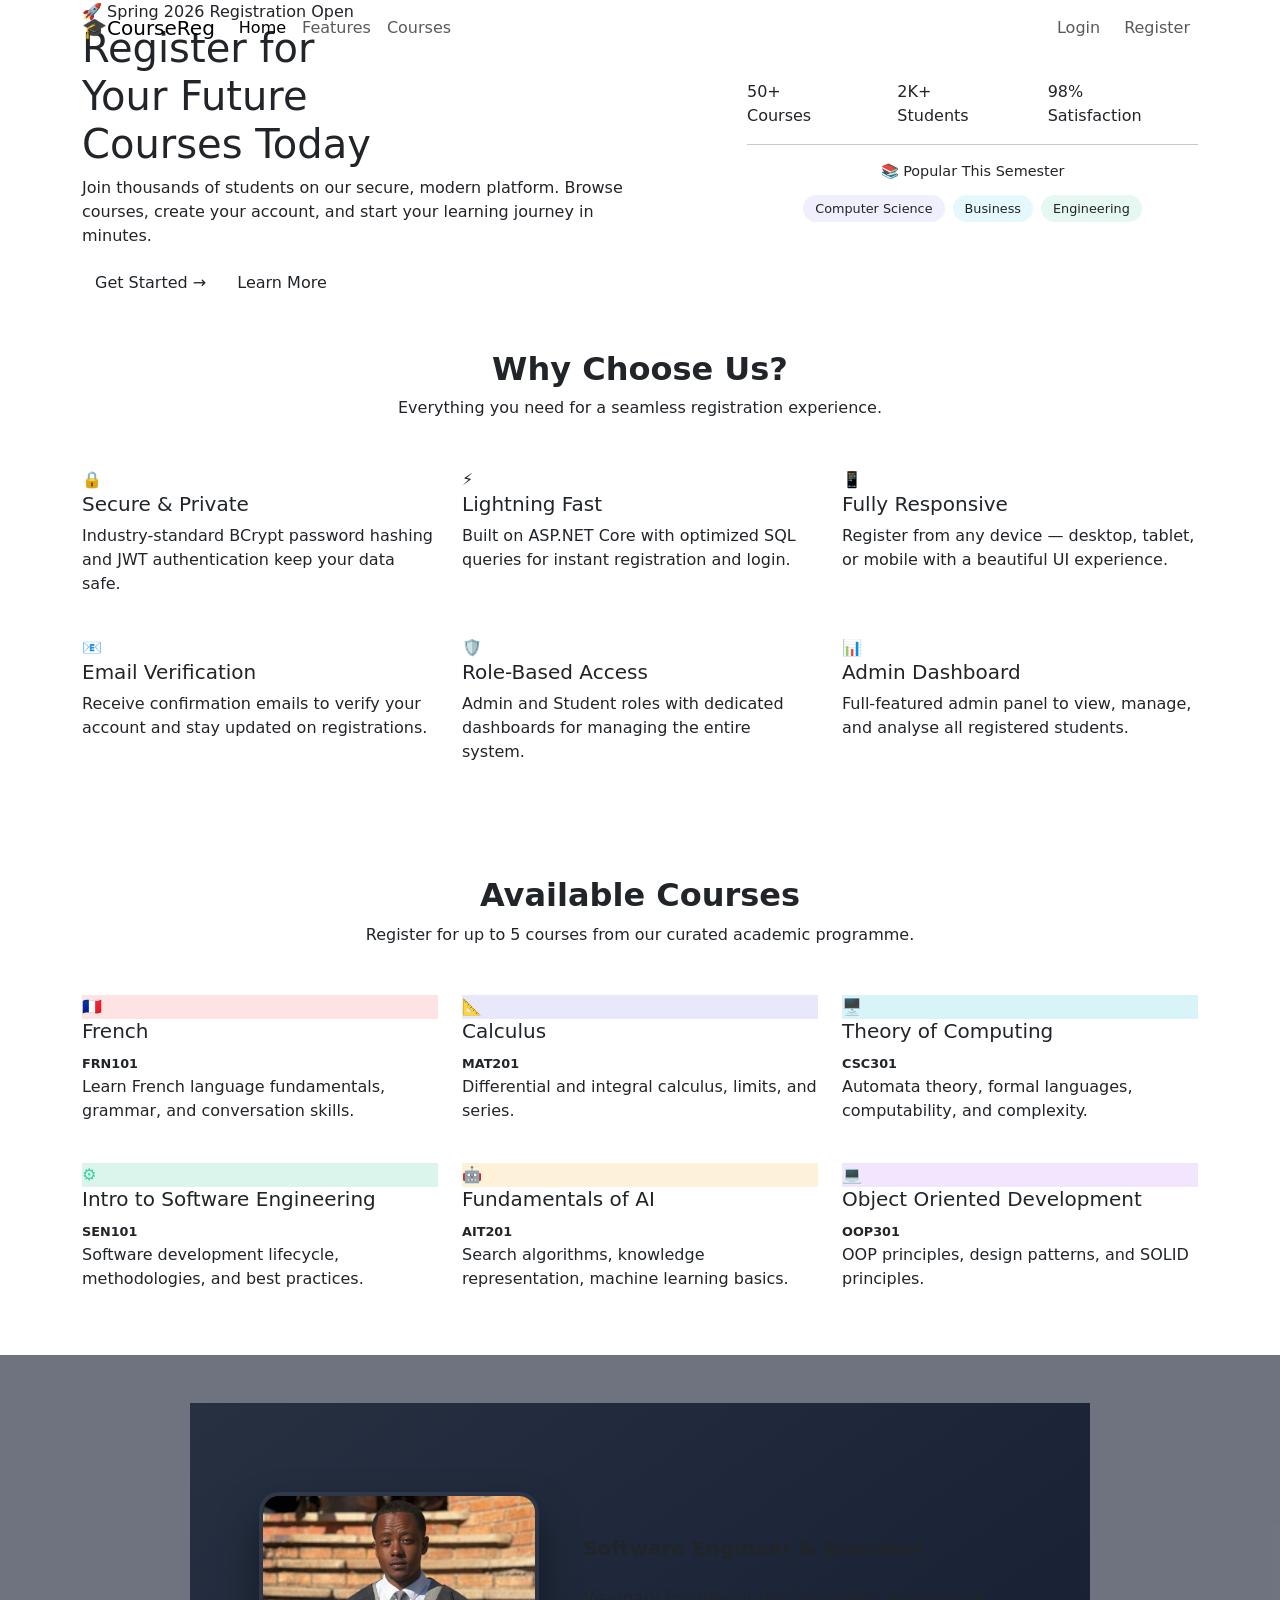
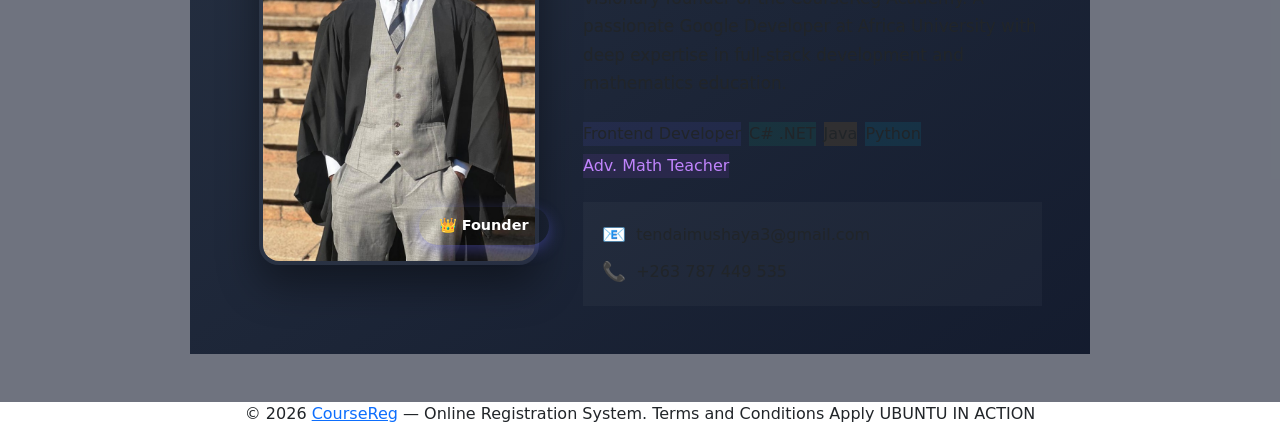
==== wwwroot/index.html @ ac873749 "Initial commit of Python project" ====
<!DOCTYPE html>
<html lang="en">

<head>
    <meta charset="UTF-8">
    <meta name="viewport" content="width=device-width, initial-scale=1.0">
    <meta name="description"
        content="Online Registration System - Register for courses easily with our modern, secure platform.">
    <title>Online Registration System | Home</title>
    <link href="https://cdn.jsdelivr.net/npm/bootstrap@5.3.2/dist/css/bootstrap.min.css" rel="stylesheet">
    <link rel="stylesheet" href="/css/style.css">
</head>

<body>
    <div class="bg-animation"></div>

    <!-- Navbar -->
    <nav class="navbar navbar-expand-lg navbar-custom fixed-top">
        <div class="container">
            <a class="navbar-brand" href="/">
                <span class="brand-icon">🎓</span>CourseReg
            </a>
            <button class="navbar-toggler border-0" type="button" data-bs-toggle="collapse" data-bs-target="#navbarNav">
                <span class="navbar-toggler-icon"></span>
            </button>
            <div class="collapse navbar-collapse" id="navbarNav">
                <ul class="navbar-nav me-auto">
                    <li class="nav-item"><a class="nav-link active" href="/">Home</a></li>
                    <li class="nav-item"><a class="nav-link" href="#features">Features</a></li>
                    <li class="nav-item"><a class="nav-link" href="#courses">Courses</a></li>
                </ul>
                <ul class="navbar-nav" id="navAuth">
                    <li class="nav-item"><a class="nav-link" href="/login.html">Login</a></li>
                    <li class="nav-item"><a class="nav-link btn-nav ms-2" href="/register.html">Register</a></li>
                </ul>
            </div>
        </div>
    </nav>

    <!-- Hero Section -->
    <section class="hero-section">
        <div class="container">
            <div class="row align-items-center">
                <div class="col-lg-6">
                    <div class="hero-badge">
                        <span>🚀</span> Spring 2026 Registration Open
                    </div>
                    <h1 class="hero-title">
                        Register for<br>
                        <span class="gradient-text">Your Future</span><br>
                        Courses Today
                    </h1>
                    <p class="hero-subtitle">
                        Join thousands of students on our secure, modern platform. Browse courses,
                        create your account, and start your learning journey in minutes.
                    </p>
                    <div class="hero-buttons">
                        <a href="/register.html" class="btn btn-primary-custom">
                            Get Started →
                        </a>
                        <a href="#features" class="btn btn-outline-custom">
                            Learn More
                        </a>
                    </div>
                </div>
                <div class="col-lg-5 offset-lg-1 d-none d-lg-block">
                    <div class="hero-visual">
                        <div class="hero-card">
                            <div class="row g-0">
                                <div class="col-4 stat-item">
                                    <div class="stat-number">50+</div>
                                    <div class="stat-label">Courses</div>
                                </div>
                                <div class="col-4 stat-item">
                                    <div class="stat-number">2K+</div>
                                    <div class="stat-label">Students</div>
                                </div>
                                <div class="col-4 stat-item">
                                    <div class="stat-number">98%</div>
                                    <div class="stat-label">Satisfaction</div>
                                </div>
                            </div>
                            <hr style="border-color: var(--border-color); margin: 1rem 0;">
                            <div style="text-align: center; color: var(--text-secondary); font-size: 0.9rem;">
                                <div style="margin-bottom: 0.8rem;">📚 Popular This Semester</div>
                                <div style="display: flex; gap: 0.5rem; justify-content: center; flex-wrap: wrap;">
                                    <span
                                        style="background: rgba(99,102,241,0.1); padding: 4px 12px; border-radius: 20px; font-size: 0.8rem; color: var(--primary-light);">Computer
                                        Science</span>
                                    <span
                                        style="background: rgba(6,182,212,0.1); padding: 4px 12px; border-radius: 20px; font-size: 0.8rem; color: var(--accent);">Business</span>
                                    <span
                                        style="background: rgba(16,185,129,0.1); padding: 4px 12px; border-radius: 20px; font-size: 0.8rem; color: var(--success);">Engineering</span>
                                </div>
                            </div>
                        </div>
                    </div>
                </div>
            </div>
        </div>
    </section>

    <!-- Features Section -->
    <section id="features" class="py-5">
        <div class="container">
            <div class="text-center mb-5 fade-in">
                <h2 style="font-weight: 800; font-size: 2rem; margin-bottom: 0.5rem;">Why Choose Us?</h2>
                <p style="color: var(--text-secondary); max-width: 500px; margin: 0 auto;">Everything you need for a
                    seamless registration experience.</p>
            </div>
            <div class="row g-4">
                <div class="col-md-4">
                    <div class="glass-card feature-card">
                        <div class="feature-icon">🔒</div>
                        <h5>Secure & Private</h5>
                        <p>Industry-standard BCrypt password hashing and JWT authentication keep your data safe.</p>
                    </div>
                </div>
                <div class="col-md-4">
                    <div class="glass-card feature-card">
                        <div class="feature-icon">⚡</div>
                        <h5>Lightning Fast</h5>
                        <p>Built on ASP.NET Core with optimized SQL queries for instant registration and login.</p>
                    </div>
                </div>
                <div class="col-md-4">
                    <div class="glass-card feature-card">
                        <div class="feature-icon">📱</div>
                        <h5>Fully Responsive</h5>
                        <p>Register from any device — desktop, tablet, or mobile with a beautiful UI experience.</p>
                    </div>
                </div>
                <div class="col-md-4">
                    <div class="glass-card feature-card">
                        <div class="feature-icon">📧</div>
                        <h5>Email Verification</h5>
                        <p>Receive confirmation emails to verify your account and stay updated on registrations.</p>
                    </div>
                </div>
                <div class="col-md-4">
                    <div class="glass-card feature-card">
                        <div class="feature-icon">🛡️</div>
                        <h5>Role-Based Access</h5>
                        <p>Admin and Student roles with dedicated dashboards for managing the entire system.</p>
                    </div>
                </div>
                <div class="col-md-4">
                    <div class="glass-card feature-card">
                        <div class="feature-icon">📊</div>
                        <h5>Admin Dashboard</h5>
                        <p>Full-featured admin panel to view, manage, and analyse all registered students.</p>
                    </div>
                </div>
            </div>
        </div>
    </section>

    <!-- Courses Section -->
    <section id="courses" class="py-5">
        <div class="container">
            <div class="text-center mb-5 fade-in">
                <h2 style="font-weight: 800; font-size: 2rem; margin-bottom: 0.5rem;">Available Courses</h2>
                <p style="color: var(--text-secondary);">Register for up to 5 courses from our curated academic
                    programme.</p>
            </div>
            <div class="row g-4 justify-content-center">
                <div class="col-md-4">
                    <div class="glass-card feature-card">
                        <div class="feature-icon" style="background: rgba(239,68,68,0.15); color: #f87171;">🇫🇷</div>
                        <h5>French</h5>
                        <span style="color: var(--primary-light); font-size: 0.8rem; font-weight: 600;">FRN101</span>
                        <p>Learn French language fundamentals, grammar, and conversation skills.</p>
                    </div>
                </div>
                <div class="col-md-4">
                    <div class="glass-card feature-card">
                        <div class="feature-icon" style="background: rgba(99,102,241,0.15); color: #818cf8;">📐</div>
                        <h5>Calculus</h5>
                        <span style="color: var(--primary-light); font-size: 0.8rem; font-weight: 600;">MAT201</span>
                        <p>Differential and integral calculus, limits, and series.</p>
                    </div>
                </div>
                <div class="col-md-4">
                    <div class="glass-card feature-card">
                        <div class="feature-icon" style="background: rgba(6,182,212,0.15); color: #22d3ee;">🖥️</div>
                        <h5>Theory of Computing</h5>
                        <span style="color: var(--primary-light); font-size: 0.8rem; font-weight: 600;">CSC301</span>
                        <p>Automata theory, formal languages, computability, and complexity.</p>
                    </div>
                </div>
                <div class="col-md-4">
                    <div class="glass-card feature-card">
                        <div class="feature-icon" style="background: rgba(16,185,129,0.15); color: #34d399;">⚙️</div>
                        <h5>Intro to Software Engineering</h5>
                        <span style="color: var(--primary-light); font-size: 0.8rem; font-weight: 600;">SEN101</span>
                        <p>Software development lifecycle, methodologies, and best practices.</p>
                    </div>
                </div>
                <div class="col-md-4">
                    <div class="glass-card feature-card">
                        <div class="feature-icon" style="background: rgba(245,158,11,0.15); color: #fbbf24;">🤖</div>
                        <h5>Fundamentals of AI</h5>
                        <span style="color: var(--primary-light); font-size: 0.8rem; font-weight: 600;">AIT201</span>
                        <p>Search algorithms, knowledge representation, machine learning basics.</p>
                    </div>
                </div>
                <div class="col-md-4">
                    <div class="glass-card feature-card">
                        <div class="feature-icon" style="background: rgba(168,85,247,0.15); color: #c084fc;">💻</div>
                        <h5>Object Oriented Development</h5>
                        <span style="color: var(--primary-light); font-size: 0.8rem; font-weight: 600;">OOP301</span>
                        <p>OOP principles, design patterns, and SOLID principles.</p>
                    </div>
                </div>
            </div>
        </div>
    </section>

    </section>

    <!-- Founder Profile Section -->
    <section id="founder" class="py-5"
        style="background: rgba(15, 23, 42, 0.6); border-top: 1px solid var(--glass-border);">
        <div class="container">
            <div class="glass-card fade-in"
                style="max-width: 900px; margin: 0 auto; padding: 3rem; background: linear-gradient(145deg, rgba(30, 41, 59, 0.9), rgba(15, 23, 42, 0.95));">
                <div class="row align-items-center">
                    <div class="col-md-5 text-center mb-4 mb-md-0">
                        <div class="founder-img-container" style="position: relative; display: inline-block;">
                            <!-- Placeholder image until user uploads real one -->
                            <img src="images/founder.jpg" alt="Tendai Mushayapokuvaka"
                                style="width: 100%; max-width: 280px; border-radius: 20px; border: 4px solid rgba(255,255,255,0.05); box-shadow: 0 20px 40px rgba(0,0,0,0.4); transition: transform 0.3s ease; object-fit: cover; aspect-ratio: 3/4;">
                            <div
                                style="position: absolute; bottom: 20px; right: -10px; background: var(--gradient-1); padding: 8px 20px; border-radius: 30px; font-weight: 700; font-size: 0.9rem; box-shadow: 0 5px 15px rgba(99, 102, 241, 0.4); color: white;">
                                👑 Founder
                            </div>
                        </div>
                    </div>
                    <div class="col-md-7">
                        <h2
                            style="font-weight: 800; margin-bottom: 0.5rem; background: var(--gradient-2); background-clip: text; -webkit-background-clip: text; -webkit-text-fill-color: transparent;">
                            Tendai Mushayapokuvaka</h2>
                        <h5 style="color: var(--primary-light); margin-bottom: 1.5rem; font-weight: 600;">Software
                            Engineer & Educator</h5>

                        <p
                            style="color: var(--text-secondary); margin-bottom: 1.5rem; line-height: 1.7; font-size: 1.05rem;">
                            Visionary founder of the CourseReg Academy. A passionate Google Developer at Africa
                            University with deep expertise in full-stack development and mathematics education.
                        </p>

                        <div class="skills-container mb-4" style="display: flex; flex-wrap: wrap; gap: 8px;">
                            <span class="badge-role"
                                style="background: rgba(99,102,241,0.1); color: var(--primary-light);">Frontend
                                Developer</span>
                            <span class="badge-role" style="background: rgba(16,185,129,0.1); color: var(--success);">C#
                                .NET</span>
                            <span class="badge-role"
                                style="background: rgba(245,158,11,0.1); color: var(--warning);">Java</span>
                            <span class="badge-role"
                                style="background: rgba(6,182,212,0.1); color: var(--accent);">Python</span>
                            <span class="badge-role" style="background: rgba(168,85,247,0.1); color: #c084fc;">Adv. Math
                                Teacher</span>
                        </div>

                        <div class="contact-info"
                            style="background: rgba(255,255,255,0.03); padding: 1.2rem; border-radius: var(--radius-sm); border: 1px solid var(--glass-border);">
                            <div style="margin-bottom: 0.5rem; display: flex; align-items: center; gap: 10px;">
                                <span style="font-size: 1.2rem;">📧</span>
                                <a href="mailto:tendaimushaya3@gmail.com"
                                    style="color: var(--text-primary); text-decoration: none; transition: color 0.2s;">tendaimushaya3@gmail.com</a>
                            </div>
                            <div style="display: flex; align-items: center; gap: 10px;">
                                <span style="font-size: 1.2rem;">📞</span>
                                <a href="tel:+263787449535"
                                    style="color: var(--text-primary); text-decoration: none; transition: color 0.2s;">+263
                                    787 449 535</a>
                            </div>
                        </div>
                    </div>
                </div>
            </div>
        </div>
    </section>

    <!-- Footer -->
    <footer class="footer-custom">
        <div class="container text-center">
            <p>© 2026 <a href="/">CourseReg</a> — Online Registration System. Terms and Conditions Apply UBUNTU IN
                ACTION</p>
        </div>
    </footer>

    <script src="https://cdn.jsdelivr.net/npm/bootstrap@5.3.2/dist/js/bootstrap.bundle.min.js"></script>
    <script src="/js/api.js"></script>
</body>

</html>
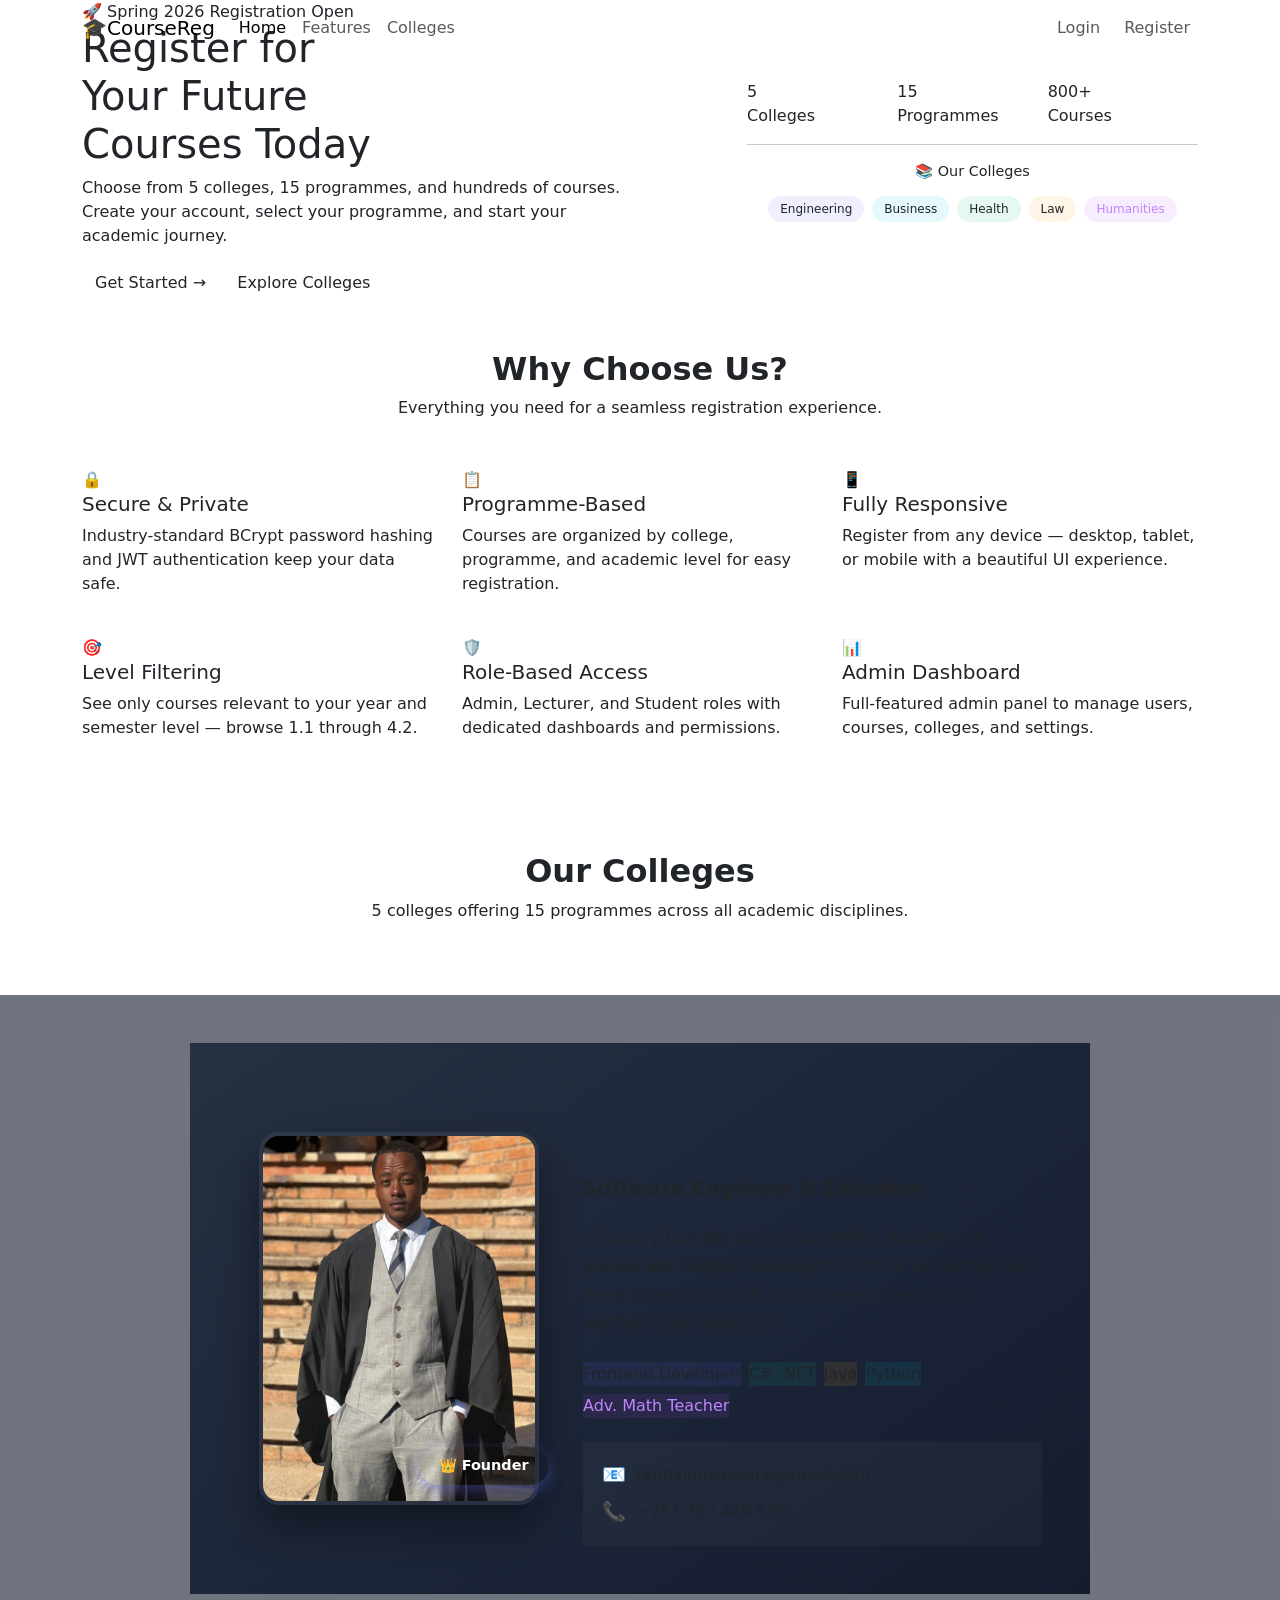
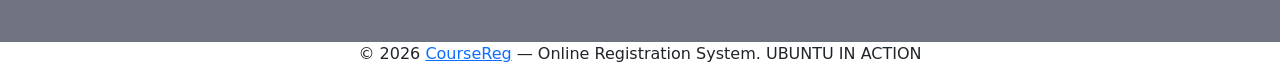
==== commit 149d1bbf: "feat: Add programme-based course registration with 5 colleges, 15 programmes, and ~840 courses - Add" ====
--- a/wwwroot/index.html
+++ b/wwwroot/index.html
@@ -27,7 +27,7 @@
                 <ul class="navbar-nav me-auto">
                     <li class="nav-item"><a class="nav-link active" href="/">Home</a></li>
                     <li class="nav-item"><a class="nav-link" href="#features">Features</a></li>
-                    <li class="nav-item"><a class="nav-link" href="#courses">Courses</a></li>
+                    <li class="nav-item"><a class="nav-link" href="#colleges">Colleges</a></li>
                 </ul>
                 <ul class="navbar-nav" id="navAuth">
                     <li class="nav-item"><a class="nav-link" href="/login.html">Login</a></li>
@@ -51,15 +51,15 @@
                         Courses Today
                     </h1>
                     <p class="hero-subtitle">
-                        Join thousands of students on our secure, modern platform. Browse courses,
-                        create your account, and start your learning journey in minutes.
+                        Choose from 5 colleges, 15 programmes, and hundreds of courses.
+                        Create your account, select your programme, and start your academic journey.
                     </p>
                     <div class="hero-buttons">
                         <a href="/register.html" class="btn btn-primary-custom">
                             Get Started →
                         </a>
-                        <a href="#features" class="btn btn-outline-custom">
-                            Learn More
+                        <a href="#colleges" class="btn btn-outline-custom">
+                            Explore Colleges
                         </a>
                     </div>
                 </div>
@@ -68,29 +68,27 @@
                         <div class="hero-card">
                             <div class="row g-0">
                                 <div class="col-4 stat-item">
-                                    <div class="stat-number">50+</div>
+                                    <div class="stat-number">5</div>
+                                    <div class="stat-label">Colleges</div>
+                                </div>
+                                <div class="col-4 stat-item">
+                                    <div class="stat-number">15</div>
+                                    <div class="stat-label">Programmes</div>
+                                </div>
+                                <div class="col-4 stat-item">
+                                    <div class="stat-number">800+</div>
                                     <div class="stat-label">Courses</div>
-                                </div>
-                                <div class="col-4 stat-item">
-                                    <div class="stat-number">2K+</div>
-                                    <div class="stat-label">Students</div>
-                                </div>
-                                <div class="col-4 stat-item">
-                                    <div class="stat-number">98%</div>
-                                    <div class="stat-label">Satisfaction</div>
                                 </div>
                             </div>
                             <hr style="border-color: var(--border-color); margin: 1rem 0;">
                             <div style="text-align: center; color: var(--text-secondary); font-size: 0.9rem;">
-                                <div style="margin-bottom: 0.8rem;">📚 Popular This Semester</div>
+                                <div style="margin-bottom: 0.8rem;">📚 Our Colleges</div>
                                 <div style="display: flex; gap: 0.5rem; justify-content: center; flex-wrap: wrap;">
-                                    <span
-                                        style="background: rgba(99,102,241,0.1); padding: 4px 12px; border-radius: 20px; font-size: 0.8rem; color: var(--primary-light);">Computer
-                                        Science</span>
-                                    <span
-                                        style="background: rgba(6,182,212,0.1); padding: 4px 12px; border-radius: 20px; font-size: 0.8rem; color: var(--accent);">Business</span>
-                                    <span
-                                        style="background: rgba(16,185,129,0.1); padding: 4px 12px; border-radius: 20px; font-size: 0.8rem; color: var(--success);">Engineering</span>
+                                    <span style="background: rgba(99,102,241,0.1); padding: 4px 12px; border-radius: 20px; font-size: 0.75rem; color: var(--primary-light);">Engineering</span>
+                                    <span style="background: rgba(6,182,212,0.1); padding: 4px 12px; border-radius: 20px; font-size: 0.75rem; color: var(--accent);">Business</span>
+                                    <span style="background: rgba(16,185,129,0.1); padding: 4px 12px; border-radius: 20px; font-size: 0.75rem; color: var(--success);">Health</span>
+                                    <span style="background: rgba(245,158,11,0.1); padding: 4px 12px; border-radius: 20px; font-size: 0.75rem; color: var(--warning);">Law</span>
+                                    <span style="background: rgba(168,85,247,0.1); padding: 4px 12px; border-radius: 20px; font-size: 0.75rem; color: #c084fc;">Humanities</span>
                                 </div>
                             </div>
                         </div>
@@ -118,9 +116,9 @@
                 </div>
                 <div class="col-md-4">
                     <div class="glass-card feature-card">
-                        <div class="feature-icon">⚡</div>
-                        <h5>Lightning Fast</h5>
-                        <p>Built on ASP.NET Core with optimized SQL queries for instant registration and login.</p>
+                        <div class="feature-icon">📋</div>
+                        <h5>Programme-Based</h5>
+                        <p>Courses are organized by college, programme, and academic level for easy registration.</p>
                     </div>
                 </div>
                 <div class="col-md-4">
@@ -132,90 +130,40 @@
                 </div>
                 <div class="col-md-4">
                     <div class="glass-card feature-card">
-                        <div class="feature-icon">📧</div>
-                        <h5>Email Verification</h5>
-                        <p>Receive confirmation emails to verify your account and stay updated on registrations.</p>
+                        <div class="feature-icon">🎯</div>
+                        <h5>Level Filtering</h5>
+                        <p>See only courses relevant to your year and semester level — browse 1.1 through 4.2.</p>
                     </div>
                 </div>
                 <div class="col-md-4">
                     <div class="glass-card feature-card">
                         <div class="feature-icon">🛡️</div>
                         <h5>Role-Based Access</h5>
-                        <p>Admin and Student roles with dedicated dashboards for managing the entire system.</p>
+                        <p>Admin, Lecturer, and Student roles with dedicated dashboards and permissions.</p>
                     </div>
                 </div>
                 <div class="col-md-4">
                     <div class="glass-card feature-card">
                         <div class="feature-icon">📊</div>
                         <h5>Admin Dashboard</h5>
-                        <p>Full-featured admin panel to view, manage, and analyse all registered students.</p>
-                    </div>
-                </div>
-            </div>
-        </div>
-    </section>
-
-    <!-- Courses Section -->
-    <section id="courses" class="py-5">
+                        <p>Full-featured admin panel to manage users, courses, colleges, and settings.</p>
+                    </div>
+                </div>
+            </div>
+        </div>
+    </section>
+
+    <!-- Colleges Section -->
+    <section id="colleges" class="py-5">
         <div class="container">
             <div class="text-center mb-5 fade-in">
-                <h2 style="font-weight: 800; font-size: 2rem; margin-bottom: 0.5rem;">Available Courses</h2>
-                <p style="color: var(--text-secondary);">Register for up to 5 courses from our curated academic
-                    programme.</p>
-            </div>
-            <div class="row g-4 justify-content-center">
-                <div class="col-md-4">
-                    <div class="glass-card feature-card">
-                        <div class="feature-icon" style="background: rgba(239,68,68,0.15); color: #f87171;">🇫🇷</div>
-                        <h5>French</h5>
-                        <span style="color: var(--primary-light); font-size: 0.8rem; font-weight: 600;">FRN101</span>
-                        <p>Learn French language fundamentals, grammar, and conversation skills.</p>
-                    </div>
-                </div>
-                <div class="col-md-4">
-                    <div class="glass-card feature-card">
-                        <div class="feature-icon" style="background: rgba(99,102,241,0.15); color: #818cf8;">📐</div>
-                        <h5>Calculus</h5>
-                        <span style="color: var(--primary-light); font-size: 0.8rem; font-weight: 600;">MAT201</span>
-                        <p>Differential and integral calculus, limits, and series.</p>
-                    </div>
-                </div>
-                <div class="col-md-4">
-                    <div class="glass-card feature-card">
-                        <div class="feature-icon" style="background: rgba(6,182,212,0.15); color: #22d3ee;">🖥️</div>
-                        <h5>Theory of Computing</h5>
-                        <span style="color: var(--primary-light); font-size: 0.8rem; font-weight: 600;">CSC301</span>
-                        <p>Automata theory, formal languages, computability, and complexity.</p>
-                    </div>
-                </div>
-                <div class="col-md-4">
-                    <div class="glass-card feature-card">
-                        <div class="feature-icon" style="background: rgba(16,185,129,0.15); color: #34d399;">⚙️</div>
-                        <h5>Intro to Software Engineering</h5>
-                        <span style="color: var(--primary-light); font-size: 0.8rem; font-weight: 600;">SEN101</span>
-                        <p>Software development lifecycle, methodologies, and best practices.</p>
-                    </div>
-                </div>
-                <div class="col-md-4">
-                    <div class="glass-card feature-card">
-                        <div class="feature-icon" style="background: rgba(245,158,11,0.15); color: #fbbf24;">🤖</div>
-                        <h5>Fundamentals of AI</h5>
-                        <span style="color: var(--primary-light); font-size: 0.8rem; font-weight: 600;">AIT201</span>
-                        <p>Search algorithms, knowledge representation, machine learning basics.</p>
-                    </div>
-                </div>
-                <div class="col-md-4">
-                    <div class="glass-card feature-card">
-                        <div class="feature-icon" style="background: rgba(168,85,247,0.15); color: #c084fc;">💻</div>
-                        <h5>Object Oriented Development</h5>
-                        <span style="color: var(--primary-light); font-size: 0.8rem; font-weight: 600;">OOP301</span>
-                        <p>OOP principles, design patterns, and SOLID principles.</p>
-                    </div>
-                </div>
-            </div>
-        </div>
-    </section>
-
+                <h2 style="font-weight: 800; font-size: 2rem; margin-bottom: 0.5rem;">Our Colleges</h2>
+                <p style="color: var(--text-secondary);">5 colleges offering 15 programmes across all academic disciplines.</p>
+            </div>
+            <div class="row g-4 justify-content-center" id="collegesGrid">
+                <!-- Loaded dynamically -->
+            </div>
+        </div>
     </section>
 
     <!-- Founder Profile Section -->
@@ -227,7 +175,6 @@
                 <div class="row align-items-center">
                     <div class="col-md-5 text-center mb-4 mb-md-0">
                         <div class="founder-img-container" style="position: relative; display: inline-block;">
-                            <!-- Placeholder image until user uploads real one -->
                             <img src="images/founder.jpg" alt="Tendai Mushayapokuvaka"
                                 style="width: 100%; max-width: 280px; border-radius: 20px; border: 4px solid rgba(255,255,255,0.05); box-shadow: 0 20px 40px rgba(0,0,0,0.4); transition: transform 0.3s ease; object-fit: cover; aspect-ratio: 3/4;">
                             <div
@@ -243,24 +190,20 @@
                         <h5 style="color: var(--primary-light); margin-bottom: 1.5rem; font-weight: 600;">Software
                             Engineer & Educator</h5>
 
-                        <p
-                            style="color: var(--text-secondary); margin-bottom: 1.5rem; line-height: 1.7; font-size: 1.05rem;">
+                        <p style="color: var(--text-secondary); margin-bottom: 1.5rem; line-height: 1.7; font-size: 1.05rem;">
                             Visionary founder of the CourseReg Academy. A passionate Google Developer at Africa
                             University with deep expertise in full-stack development and mathematics education.
                         </p>
 
                         <div class="skills-container mb-4" style="display: flex; flex-wrap: wrap; gap: 8px;">
                             <span class="badge-role"
-                                style="background: rgba(99,102,241,0.1); color: var(--primary-light);">Frontend
-                                Developer</span>
-                            <span class="badge-role" style="background: rgba(16,185,129,0.1); color: var(--success);">C#
-                                .NET</span>
+                                style="background: rgba(99,102,241,0.1); color: var(--primary-light);">Frontend Developer</span>
+                            <span class="badge-role" style="background: rgba(16,185,129,0.1); color: var(--success);">C# .NET</span>
                             <span class="badge-role"
                                 style="background: rgba(245,158,11,0.1); color: var(--warning);">Java</span>
                             <span class="badge-role"
                                 style="background: rgba(6,182,212,0.1); color: var(--accent);">Python</span>
-                            <span class="badge-role" style="background: rgba(168,85,247,0.1); color: #c084fc;">Adv. Math
-                                Teacher</span>
+                            <span class="badge-role" style="background: rgba(168,85,247,0.1); color: #c084fc;">Adv. Math Teacher</span>
                         </div>
 
                         <div class="contact-info"
@@ -268,13 +211,12 @@
                             <div style="margin-bottom: 0.5rem; display: flex; align-items: center; gap: 10px;">
                                 <span style="font-size: 1.2rem;">📧</span>
                                 <a href="mailto:tendaimushaya3@gmail.com"
-                                    style="color: var(--text-primary); text-decoration: none; transition: color 0.2s;">tendaimushaya3@gmail.com</a>
+                                    style="color: var(--text-primary); text-decoration: none;">tendaimushaya3@gmail.com</a>
                             </div>
                             <div style="display: flex; align-items: center; gap: 10px;">
                                 <span style="font-size: 1.2rem;">📞</span>
                                 <a href="tel:+263787449535"
-                                    style="color: var(--text-primary); text-decoration: none; transition: color 0.2s;">+263
-                                    787 449 535</a>
+                                    style="color: var(--text-primary); text-decoration: none;">+263 787 449 535</a>
                             </div>
                         </div>
                     </div>
@@ -286,13 +228,55 @@
     <!-- Footer -->
     <footer class="footer-custom">
         <div class="container text-center">
-            <p>© 2026 <a href="/">CourseReg</a> — Online Registration System. Terms and Conditions Apply UBUNTU IN
-                ACTION</p>
+            <p>&copy; 2026 <a href="/">CourseReg</a> &mdash; Online Registration System. UBUNTU IN ACTION</p>
         </div>
     </footer>
 
     <script src="https://cdn.jsdelivr.net/npm/bootstrap@5.3.2/dist/js/bootstrap.bundle.min.js"></script>
     <script src="/js/api.js"></script>
+    <script>
+        const collegeColors = [
+            { bg: 'rgba(245,158,11,0.15)', color: '#fbbf24' },
+            { bg: 'rgba(99,102,241,0.15)', color: '#818cf8' },
+            { bg: 'rgba(16,185,129,0.15)', color: '#34d399' },
+            { bg: 'rgba(168,85,247,0.15)', color: '#c084fc' },
+            { bg: 'rgba(6,182,212,0.15)', color: '#22d3ee' },
+        ];
+
+        document.addEventListener('DOMContentLoaded', async () => {
+            try {
+                const res = await Api.getColleges();
+                if (res.success && res.data) {
+                    const grid = document.getElementById('collegesGrid');
+                    grid.innerHTML = res.data.map((c, i) => {
+                        const clr = collegeColors[i % collegeColors.length];
+                        return `
+                        <div class="col-md-4 col-lg-4">
+                            <div class="glass-card feature-card college-card">
+                                <div class="feature-icon" style="background: ${clr.bg}; color: ${clr.color}; font-size: 2rem;">
+                                    ${c.icon}
+                                </div>
+                                <h5>${c.name}</h5>
+                                <p>${c.description}</p>
+                                <div style="margin-top: 0.5rem;">
+                                    <span class="badge-role" style="background: ${clr.bg}; color: ${clr.color};">
+                                        ${c.programmeCount} Programme${c.programmeCount !== 1 ? 's' : ''}
+                                    </span>
+                                </div>
+                            </div>
+                        </div>
+                        `;
+                    }).join('');
+                }
+            } catch (e) {
+                console.error('Failed to load colleges', e);
+            }
+        });
+    </script>
+    <style>
+        .college-card { cursor: default; }
+        .college-card:hover { transform: translateY(-6px); }
+    </style>
 </body>
 
 </html>
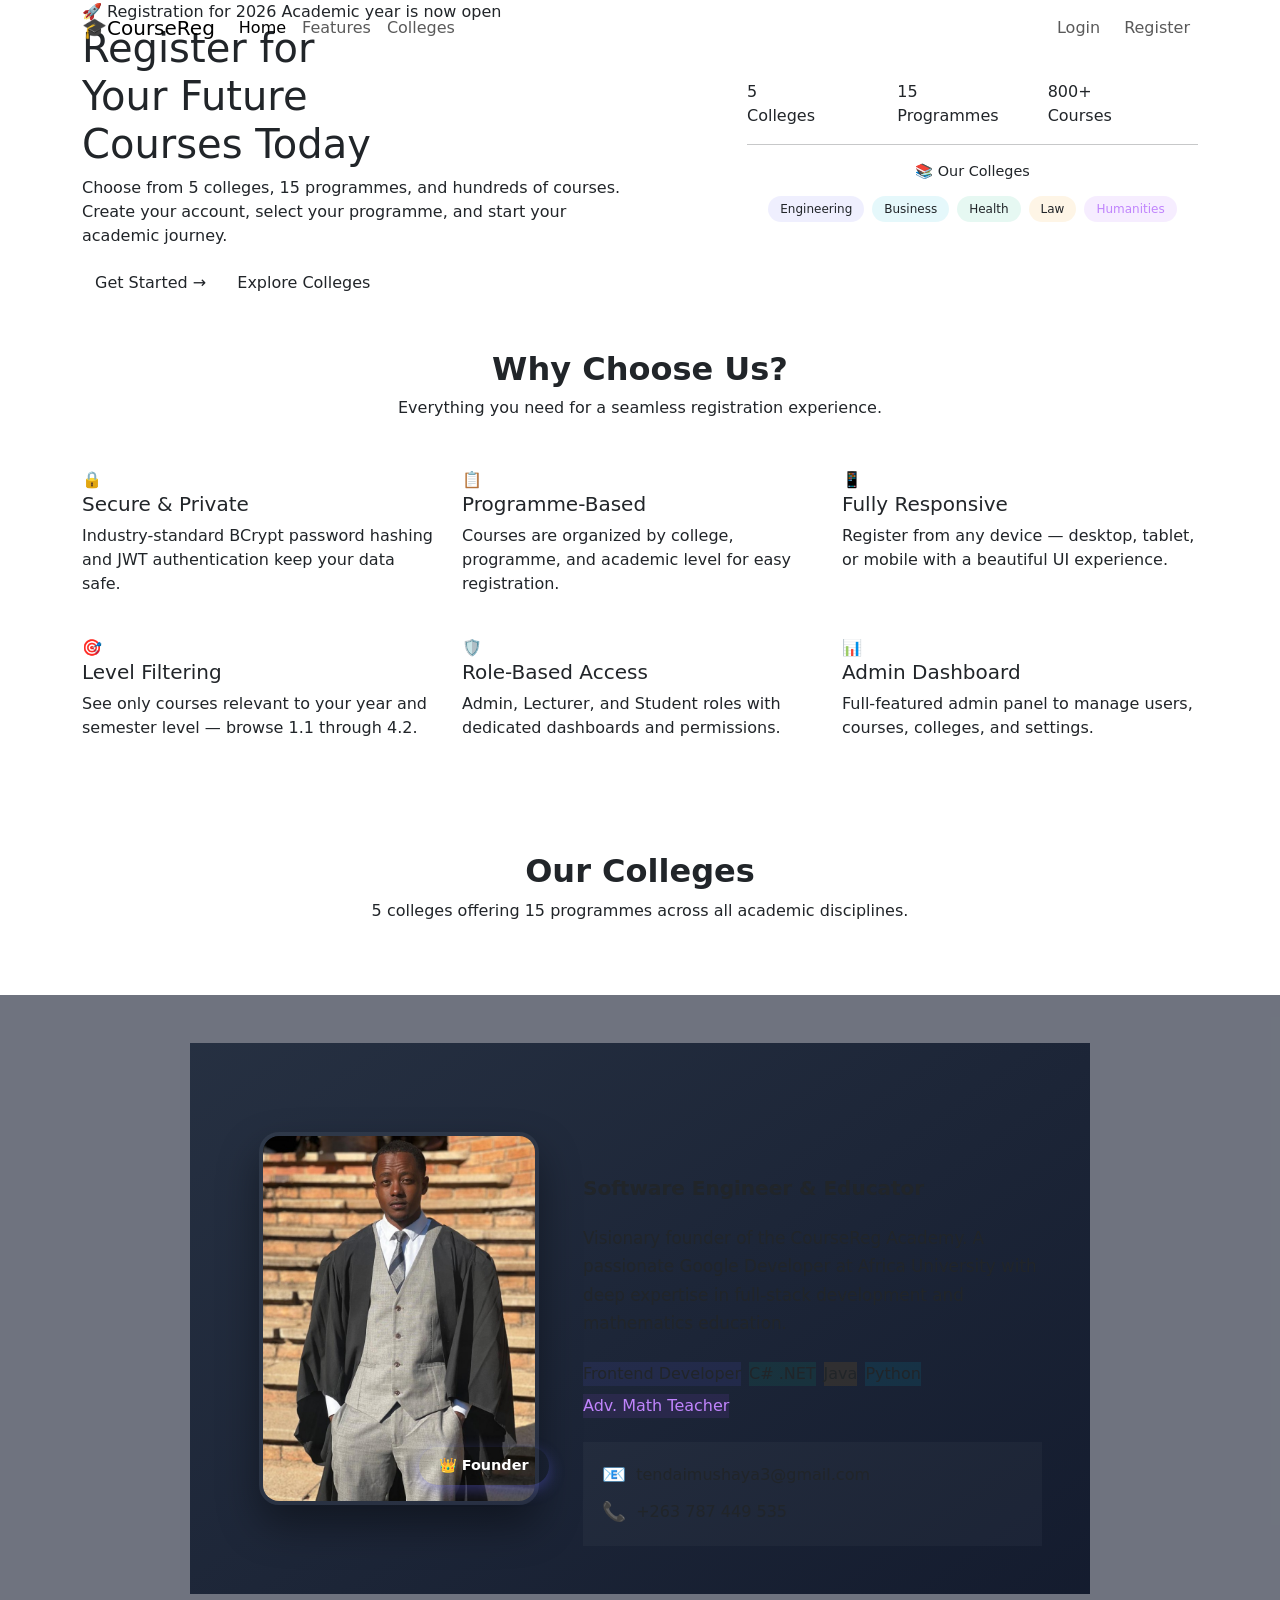
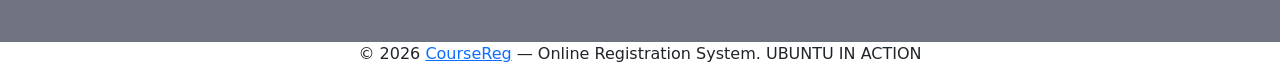
==== commit f7a01488: "feat: Update homepage registration text and renovate student dashboard with new logo and academic no" ====
--- a/wwwroot/index.html
+++ b/wwwroot/index.html
@@ -43,7 +43,7 @@
             <div class="row align-items-center">
                 <div class="col-lg-6">
                     <div class="hero-badge">
-                        <span>🚀</span> Spring 2026 Registration Open
+                        <span>🚀</span> Registration for 2026 Academic year is now open
                     </div>
                     <h1 class="hero-title">
                         Register for<br>
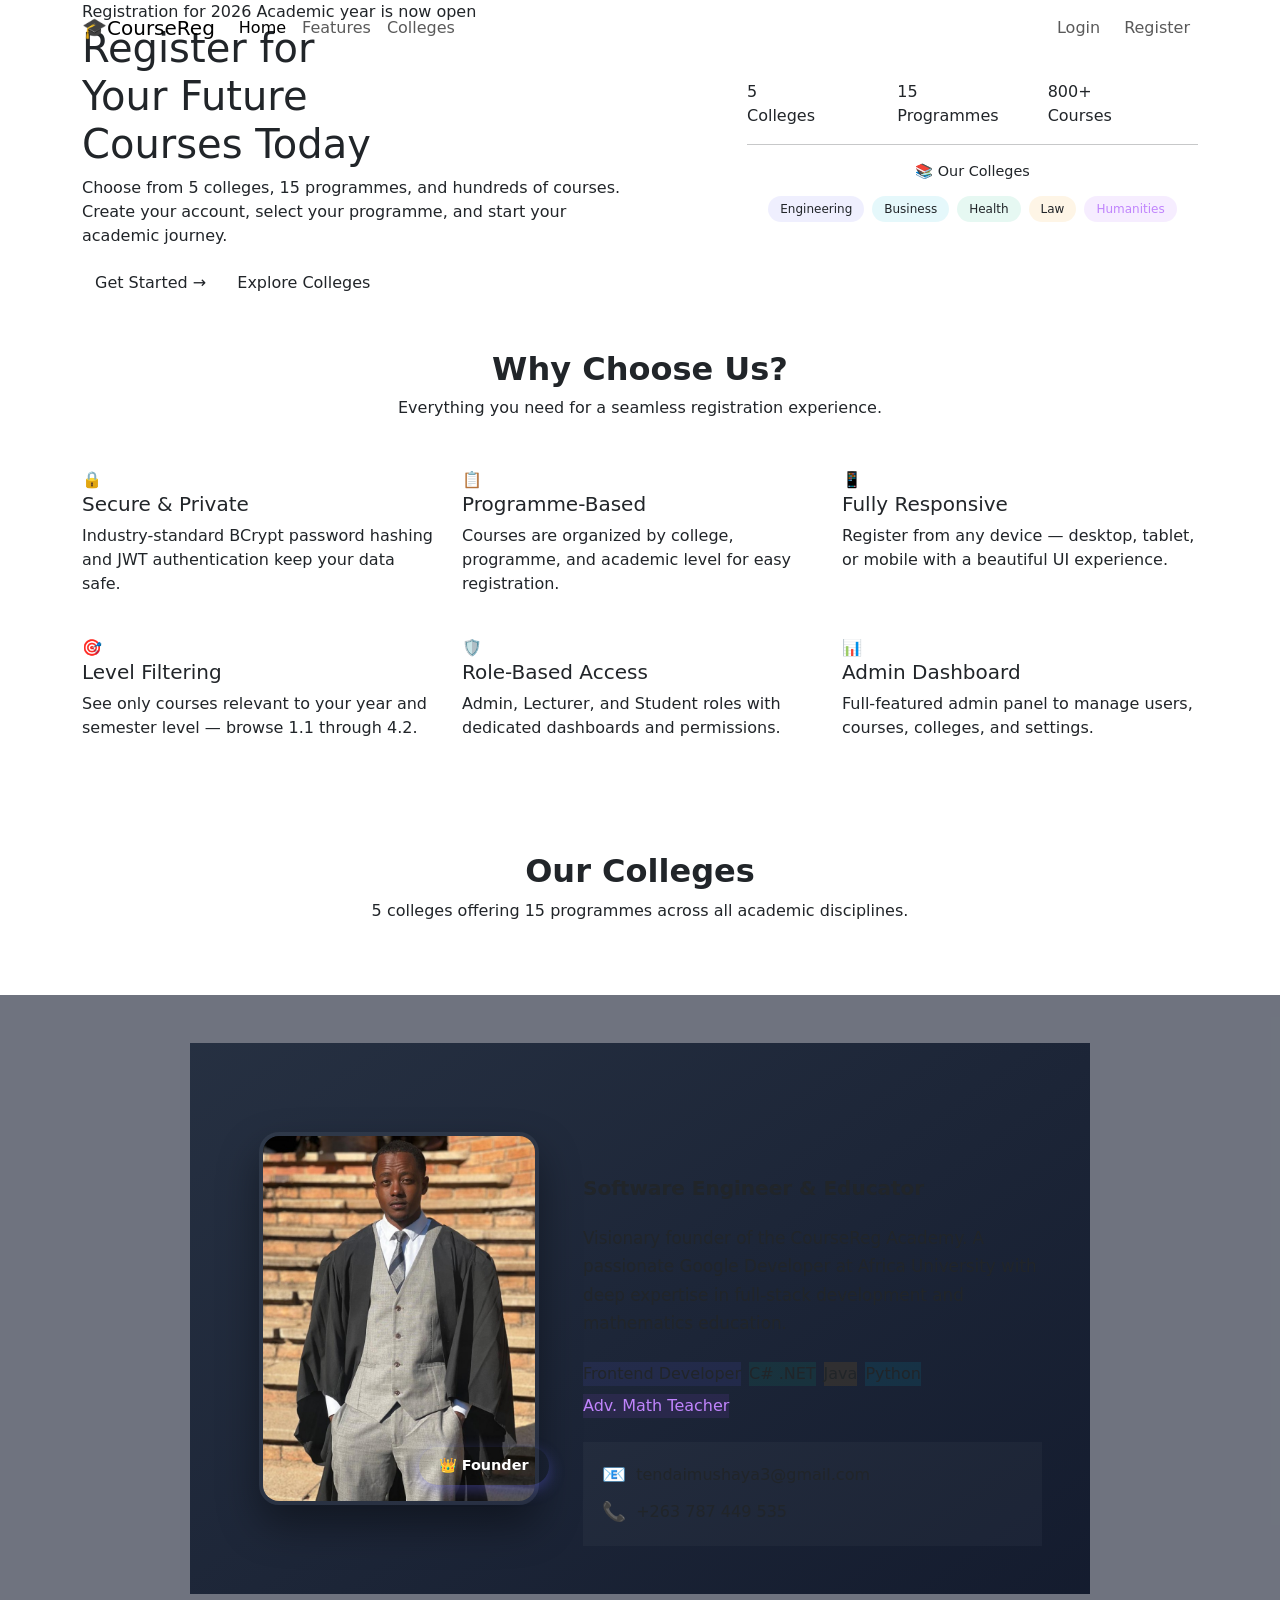
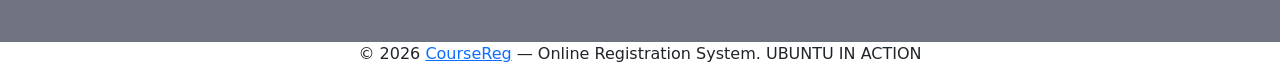
==== commit 641e19cc: "style: Update homepage branding and add profile logo/bio to dashboard" ====
--- a/wwwroot/index.html
+++ b/wwwroot/index.html
@@ -43,7 +43,7 @@
             <div class="row align-items-center">
                 <div class="col-lg-6">
                     <div class="hero-badge">
-                        <span>🚀</span> Registration for 2026 Academic year is now open
+                        Registration for 2026 Academic year is now open
                     </div>
                     <h1 class="hero-title">
                         Register for<br>
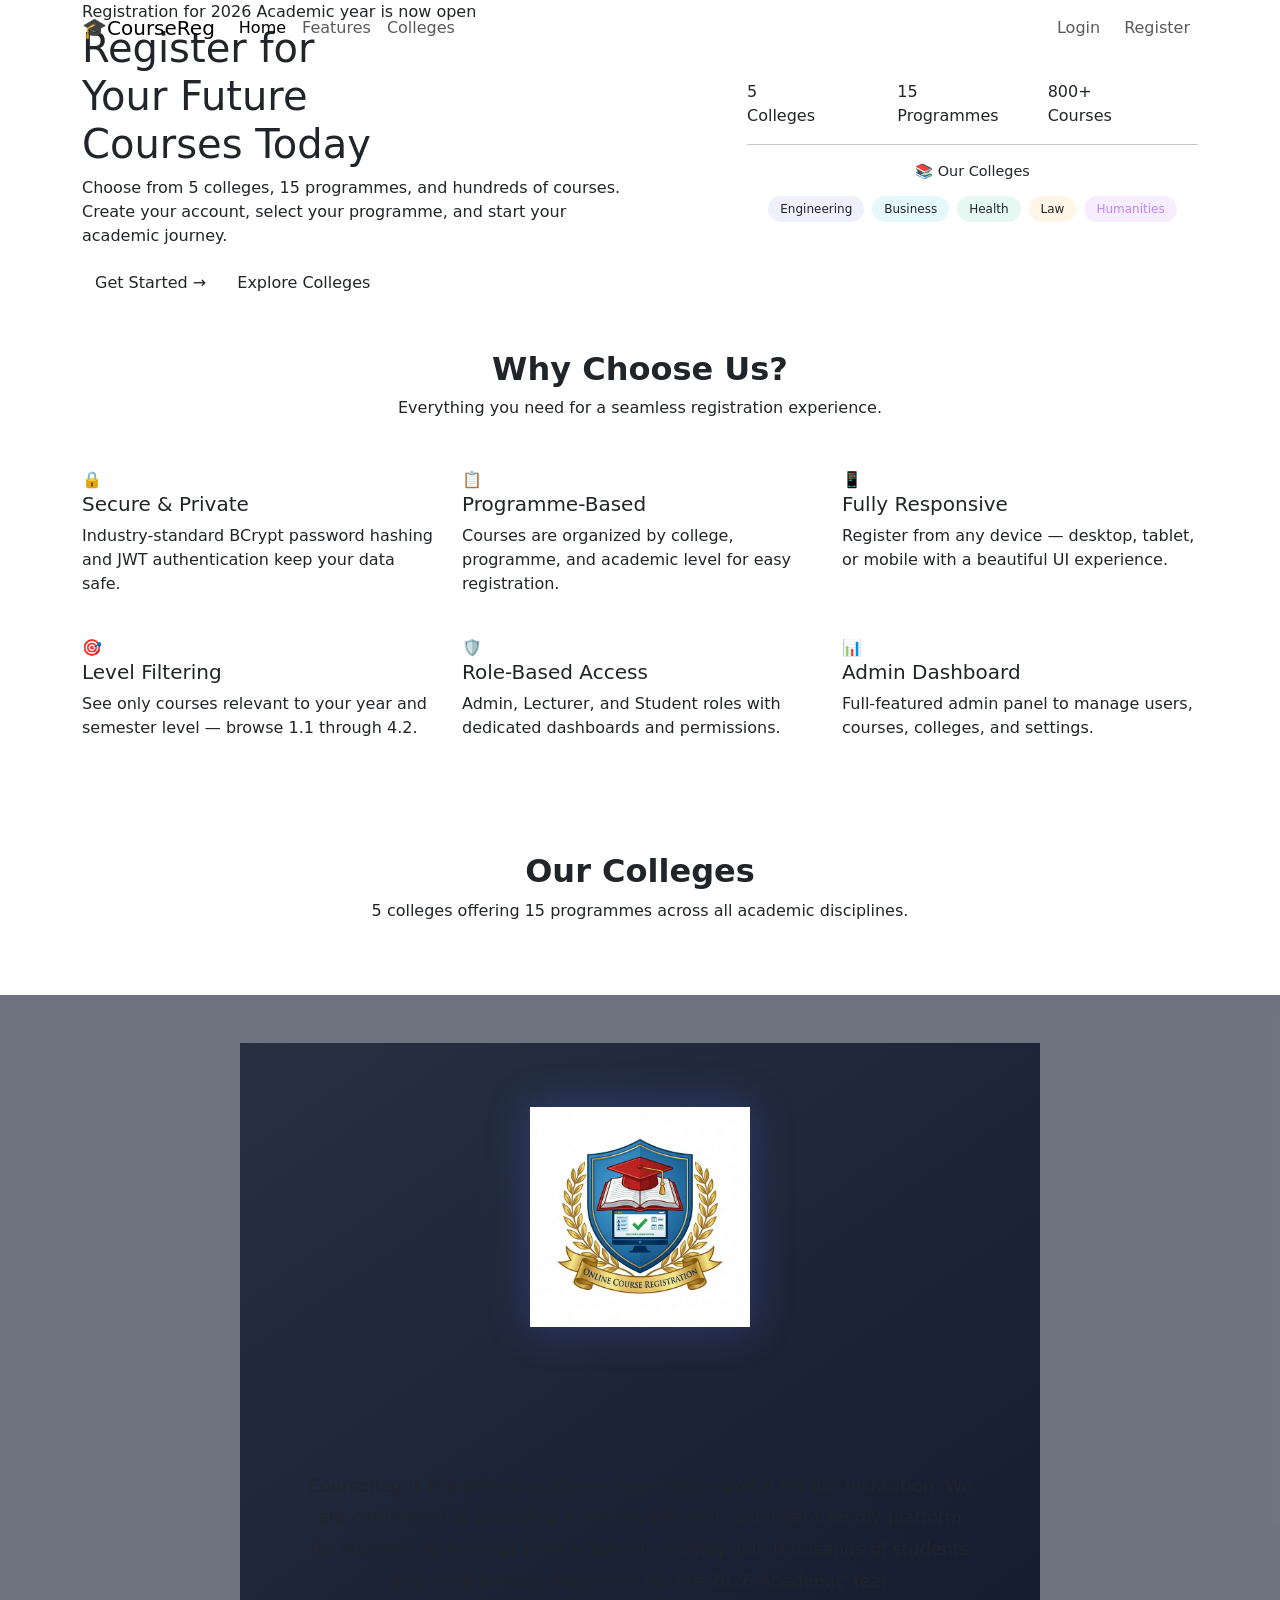
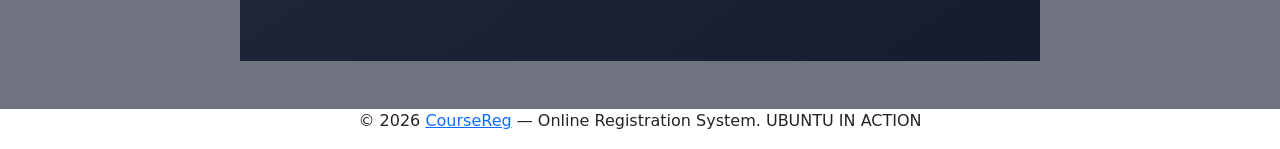
==== commit d3ca4441: "style: Replace founder profile with university branding in index.html" ====
--- a/wwwroot/index.html
+++ b/wwwroot/index.html
@@ -166,64 +166,35 @@
         </div>
     </section>
 
-    <!-- Founder Profile Section -->
-    <section id="founder" class="py-5"
-        style="background: rgba(15, 23, 42, 0.6); border-top: 1px solid var(--glass-border);">
-        <div class="container">
-            <div class="glass-card fade-in"
-                style="max-width: 900px; margin: 0 auto; padding: 3rem; background: linear-gradient(145deg, rgba(30, 41, 59, 0.9), rgba(15, 23, 42, 0.95));">
-                <div class="row align-items-center">
-                    <div class="col-md-5 text-center mb-4 mb-md-0">
-                        <div class="founder-img-container" style="position: relative; display: inline-block;">
-                            <img src="images/founder.jpg" alt="Tendai Mushayapokuvaka"
-                                style="width: 100%; max-width: 280px; border-radius: 20px; border: 4px solid rgba(255,255,255,0.05); box-shadow: 0 20px 40px rgba(0,0,0,0.4); transition: transform 0.3s ease; object-fit: cover; aspect-ratio: 3/4;">
-                            <div
-                                style="position: absolute; bottom: 20px; right: -10px; background: var(--gradient-1); padding: 8px 20px; border-radius: 30px; font-weight: 700; font-size: 0.9rem; box-shadow: 0 5px 15px rgba(99, 102, 241, 0.4); color: white;">
-                                👑 Founder
-                            </div>
-                        </div>
-                    </div>
-                    <div class="col-md-7">
-                        <h2
-                            style="font-weight: 800; margin-bottom: 0.5rem; background: var(--gradient-2); background-clip: text; -webkit-background-clip: text; -webkit-text-fill-color: transparent;">
-                            Tendai Mushayapokuvaka</h2>
-                        <h5 style="color: var(--primary-light); margin-bottom: 1.5rem; font-weight: 600;">Software
-                            Engineer & Educator</h5>
-
-                        <p style="color: var(--text-secondary); margin-bottom: 1.5rem; line-height: 1.7; font-size: 1.05rem;">
-                            Visionary founder of the CourseReg Academy. A passionate Google Developer at Africa
-                            University with deep expertise in full-stack development and mathematics education.
-                        </p>
-
-                        <div class="skills-container mb-4" style="display: flex; flex-wrap: wrap; gap: 8px;">
-                            <span class="badge-role"
-                                style="background: rgba(99,102,241,0.1); color: var(--primary-light);">Frontend Developer</span>
-                            <span class="badge-role" style="background: rgba(16,185,129,0.1); color: var(--success);">C# .NET</span>
-                            <span class="badge-role"
-                                style="background: rgba(245,158,11,0.1); color: var(--warning);">Java</span>
-                            <span class="badge-role"
-                                style="background: rgba(6,182,212,0.1); color: var(--accent);">Python</span>
-                            <span class="badge-role" style="background: rgba(168,85,247,0.1); color: #c084fc;">Adv. Math Teacher</span>
-                        </div>
-
-                        <div class="contact-info"
-                            style="background: rgba(255,255,255,0.03); padding: 1.2rem; border-radius: var(--radius-sm); border: 1px solid var(--glass-border);">
-                            <div style="margin-bottom: 0.5rem; display: flex; align-items: center; gap: 10px;">
-                                <span style="font-size: 1.2rem;">📧</span>
-                                <a href="mailto:tendaimushaya3@gmail.com"
-                                    style="color: var(--text-primary); text-decoration: none;">tendaimushaya3@gmail.com</a>
-                            </div>
-                            <div style="display: flex; align-items: center; gap: 10px;">
-                                <span style="font-size: 1.2rem;">📞</span>
-                                <a href="tel:+263787449535"
-                                    style="color: var(--text-primary); text-decoration: none;">+263 787 449 535</a>
-                            </div>
-                        </div>
-                    </div>
-                </div>
-            </div>
-        </div>
-    </section>
+    <!-- University Branding Section (Replaced Founder Section) -->
+    <section id="about" class="py-5" style="background: rgba(15, 23, 42, 0.6); border-top: 1px solid var(--glass-border);">
+        <div class="container text-center">
+            <div class="glass-card fade-in" style="max-width: 800px; margin: 0 auto; padding: 4rem; background: linear-gradient(145deg, rgba(30, 41, 59, 0.9), rgba(15, 23, 42, 0.95));">
+                <div class="mb-4">
+                    <img src="images/logo.png" alt="University Logo" style="width: 220px; height: auto; filter: drop-shadow(0 0 20px rgba(99, 102, 241, 0.3));">
+                </div>
+                <h2 style="font-weight: 800; margin-bottom: 1.5rem; background: var(--gradient-2); background-clip: text; -webkit-background-clip: text; -webkit-text-fill-color: transparent; font-size: 2.5rem;">
+                    Excellence in Online Education
+                </h2>
+                <p style="color: var(--text-secondary); line-height: 1.8; font-size: 1.1rem; margin-bottom: 0;">
+                    CourseReg is the official academic registration portal for our institution. 
+                    We are committed to providing a secure, efficient, and user-friendly platform for students to manage their academic journey. 
+                    Join thousands of students who have already registered for the 2026 Academic Year.
+                </p>
+            </div>
+        </div>
+    </section>
+
+    <!-- 
+        STORED FOUNDER INFORMATION (FOR LATER USE AS REQUESTED)
+        Name: Tendai Mushayapokuvaka
+        Role: Software Engineer & Educator
+        Bio: Visionary founder of the CourseReg Academy. A passionate Google Developer at Africa University with deep expertise in full-stack development and mathematics education.
+        Email: tendaimushaya3@gmail.com
+        Phone: +263 787 449 535
+        Skills: Frontend Developer, C# .NET, Java, Python, Adv. Math Teacher
+    -->
+
 
     <!-- Footer -->
     <footer class="footer-custom">
